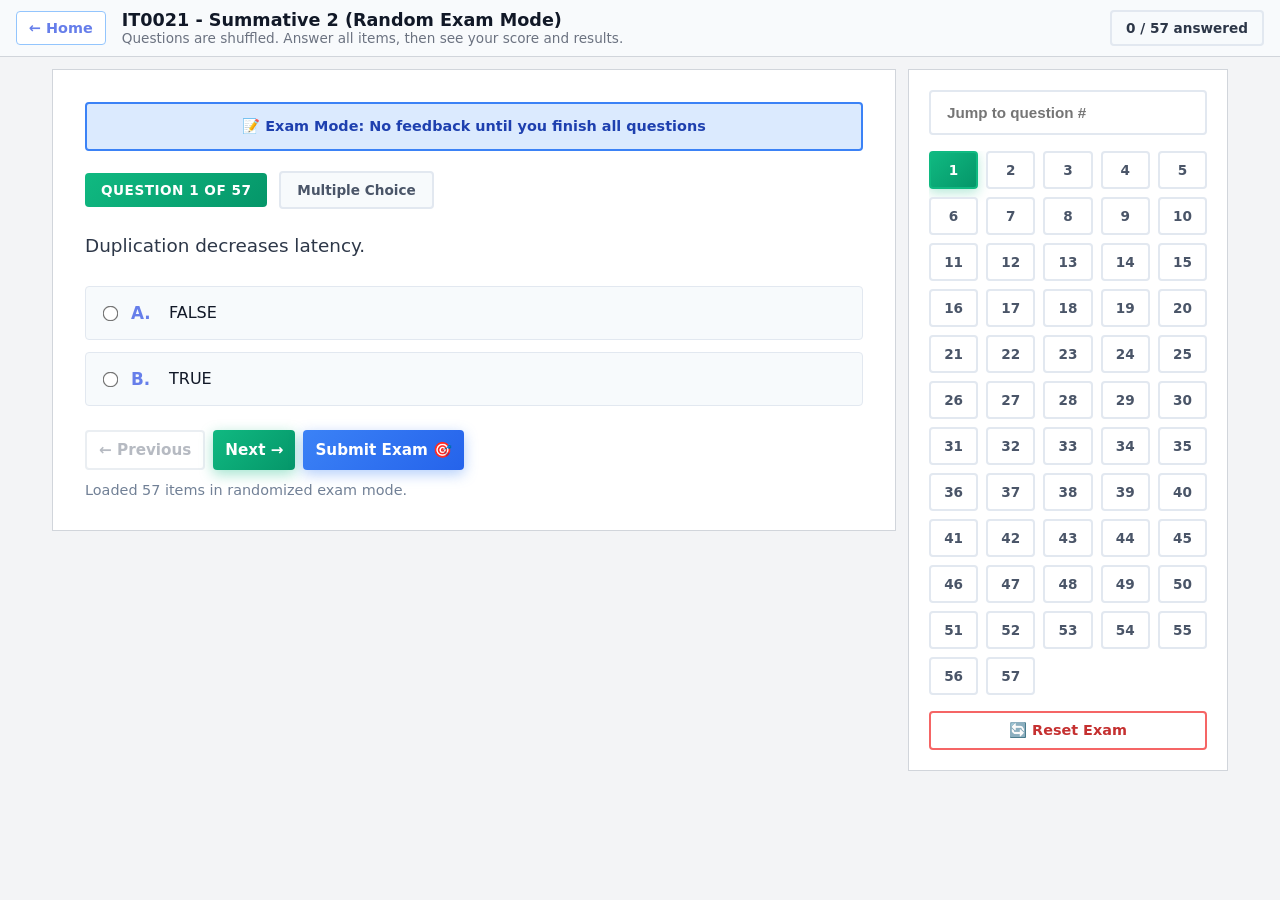
==== exams/it0021-summative-2-exam-random.html @ 54a30fc1 "0021 s2" ====
<!DOCTYPE html>
<html lang="en">
<head>
  <meta charset="UTF-8" />
  <meta name="viewport" content="width=device-width, initial-scale=1.0" />
  <title>IT0021 - Summative 2 (Random Exam Mode)</title>
  <style>
    * { box-sizing: border-box; margin: 0; padding: 0; }

    body {
      font-family: 'Segoe UI', system-ui, -apple-system, sans-serif;
      background: linear-gradient(135deg, #f5f7fa 0%, #c3cfe2 100%);
      color: #1a202c;
      min-height: 100vh;
    }
    .topbar {
      position: sticky;
      top: 0;
      z-index: 20;
      background: #ffffff;
      border-bottom: 2px solid #e2e8f0;
      padding: 16px 24px;
      display: flex;
      align-items: center;
      gap: 16px;
      flex-wrap: wrap;
      box-shadow: 0 4px 12px rgba(0,0,0,0.05);
    }
    .back {
      text-decoration: none;
      color: #667eea;
      padding: 10px 18px;
      border: 2px solid #667eea;
      border-radius: 12px;
      background: #ffffff;
      font-size: .9rem;
      font-weight: 700;
      transition: all 0.3s ease;
    }
    .back:hover {
      background: #667eea;
      color: #ffffff;
      transform: translateX(-2px);
    }
    .title { font-size: 1.1rem; font-weight: 900; color: #1a202c; }
    .sub { font-size: .85rem; color: #4a5568; }
    .stats { margin-left: auto; display: flex; gap: 10px; flex-wrap: wrap; }
    .pill {
      padding: 8px 14px;
      border-radius: 100px;
      background: #f7fafc;
      border: 2px solid #e2e8f0;
      font-size: .85rem;
      font-weight: 700;
      color: #2d3748;
    }

    .app {
      max-width: 1200px;
      margin: 0 auto;
      padding: 24px;
      display: grid;
      grid-template-columns: 1fr 320px;
      gap: 24px;
      align-items: start;
    }
    @media (max-width: 860px) {
      .app { grid-template-columns: 1fr; }
      .side { position: static !important; }
    }

    .card {
      background: #ffffff;
      border: 2px solid #e2e8f0;
      border-radius: 20px;
      box-shadow: 0 10px 30px rgba(0,0,0,0.08);
    }

    .qcard { padding: 32px; }
    .qmeta { display: flex; gap: 12px; align-items: center; margin-bottom: 20px; flex-wrap: wrap; }
    .badge {
      padding: 9px 16px;
      border-radius: 100px;
      font-size: .85rem;
      font-weight: 800;
      background: linear-gradient(135deg, #10b981 0%, #059669 100%);
      color: #ffffff;
      text-transform: uppercase;
      letter-spacing: 0.5px;
    }
    .qtype {
      padding: 9px 16px;
      border-radius: 100px;
      font-size: .85rem;
      background: #f7fafc;
      border: 2px solid #e2e8f0;
      color: #4a5568;
      font-weight: 700;
    }
    .qtext {
      font-size: clamp(1rem,2vw,1.15rem);
      line-height: 1.8;
      margin-bottom: 24px;
      color: #2d3748;
      font-weight: 500;
    }

    .options { display: grid; gap: 12px; }
    .opt {
      border: 2px solid #e2e8f0;
      background: #f7fafc;
      border-radius: 16px;
      padding: 16px 18px;
      display: flex;
      gap: 14px;
      align-items: flex-start;
      cursor: pointer;
      transition: all 0.2s ease;
    }
    .opt:hover {
      border-color: #667eea;
      background: #edf2f7;
      transform: translateX(4px);
    }
    .opt input { margin-top: 4px; transform: scale(1.2); cursor: pointer; }
    .opt.selected {
      border-color: #10b981;
      background: #d1fae5;
    }
    .opt.correct {
      border-color: #48bb78;
      background: #f0fff4;
    }
    .opt.wrong {
      border-color: #f56565;
      background: #fff5f5;
    }
    .opt.disabled { pointer-events: none; cursor: default; }
    .opt-letter {
      font-weight: 900;
      min-width: 24px;
      color: #667eea;
      font-size: 1.05rem;
    }

    .study {
      border: 2px dashed #cbd5e0;
      border-radius: 16px;
      padding: 20px;
      background: #f7fafc;
      line-height: 1.8;
      color: #2d3748;
    }
    .study-answer {
      margin-top: 16px;
      padding: 18px;
      border-radius: 16px;
      border: 2px solid #10b981;
      background: #edf2f7;
      white-space: pre-wrap;
      display: none;
      color: #2d3748;
      font-weight: 500;
    }
    .study-answer.show { display: block; }

    .actions { display: flex; gap: 12px; margin-top: 24px; flex-wrap: wrap; }
    button {
      border: 0;
      border-radius: 14px;
      padding: 13px 22px;
      font-size: .95rem;
      font-weight: 800;
      cursor: pointer;
      font-family: inherit;
      transition: all 0.3s ease;
    }
    button:hover:not(:disabled) {
      transform: translateY(-2px);
      box-shadow: 0 8px 20px rgba(0,0,0,0.15);
    }
    button:disabled { opacity: .4; cursor: not-allowed; }
    .b-secondary {
      background: #ffffff;
      color: #4a5568;
      border: 2px solid #cbd5e0;
    }
    .b-secondary:hover:not(:disabled) {
      border-color: #667eea;
      color: #667eea;
    }
    .b-primary {
      background: linear-gradient(135deg, #10b981 0%, #059669 100%);
      color: #ffffff;
      box-shadow: 0 4px 14px rgba(16,185,129,0.4);
    }
    .b-finish {
      background: linear-gradient(135deg, #3b82f6 0%, #2563eb 100%);
      color: #ffffff;
      box-shadow: 0 4px 14px rgba(59,130,246,0.4);
    }

    .result {
      margin-top: 20px;
      padding: 18px;
      border-radius: 16px;
      border: 2px solid #cbd5e0;
      background: #f7fafc;
      line-height: 1.7;
      display: none;
      color: #2d3748;
    }
    .result.show { display: block; }

    .side { padding: 20px; position: sticky; top: 100px; }
    .search {
      width: 100%;
      padding: 12px 16px;
      border-radius: 14px;
      border: 2px solid #e2e8f0;
      background: #ffffff;
      color: #2d3748;
      margin-bottom: 16px;
      font-size: .95rem;
      font-weight: 600;
      transition: all 0.2s ease;
    }
    .search:focus {
      outline: none;
      border-color: #667eea;
      box-shadow: 0 0 0 3px rgba(102,126,234,0.1);
    }
    .grid {
      display: grid;
      grid-template-columns: repeat(5, 1fr);
      gap: 8px;
      max-height: 68vh;
      overflow: auto;
    }
    .nav {
      padding: 11px 0;
      border-radius: 12px;
      border: 2px solid #e2e8f0;
      background: #ffffff;
      color: #4a5568;
      font-weight: 800;
      cursor: pointer;
      font-size: .85rem;
      transition: all 0.2s ease;
    }
    .nav:hover {
      border-color: #667eea;
      transform: scale(1.05);
    }
    .nav.current {
      background: linear-gradient(135deg, #10b981 0%, #059669 100%);
      border-color: #10b981;
      color: #ffffff;
      box-shadow: 0 4px 12px rgba(16,185,129,0.3);
    }
    .nav.answered {
      background: #d1fae5;
      border-color: #10b981;
      color: #065f46;
    }
    .nav.done {
      background: #f0fff4;
      border-color: #48bb78;
      color: #22543d;
    }
    .nav.wrong {
      background: #fff5f5;
      border-color: #f56565;
      color: #742a2a;
    }
    .nav.study {
      background: #fffaf0;
      border-color: #ed8936;
      color: #7c2d12;
    }

    .status {
      margin-top: 12px;
      color: #718096;
      font-size: .9rem;
    }

    .reset-btn {
      width: 100%;
      margin-top: 16px;
      padding: 12px 16px;
      border-radius: 14px;
      border: 2px solid #f56565;
      background: #ffffff;
      color: #c53030;
      font-size: .9rem;
      font-weight: 800;
      cursor: pointer;
      transition: all 0.3s ease;
      font-family: inherit;
    }
    .reset-btn:hover {
      background: #fff5f5;
      transform: translateY(-2px);
      box-shadow: 0 4px 12px rgba(245,101,101,0.3);
    }

    .results-page {
      display: none;
      padding: 32px;
    }
    .results-page.show { display: block; }
    .score-card {
      text-align: center;
      padding: 40px;
      background: linear-gradient(135deg, #10b981 0%, #059669 100%);
      border-radius: 20px;
      color: #ffffff;
      margin-bottom: 32px;
    }
    .score-card.fail {
      background: linear-gradient(135deg, #f56565 0%, #ef4444 100%);
    }
    .score-big {
      font-size: 4rem;
      font-weight: 900;
      margin: 16px 0;
    }
    .score-label {
      font-size: 1.2rem;
      opacity: 0.95;
    }

    .review-section {
      margin-top: 24px;
    }
    .review-title {
      font-size: 1.3rem;
      font-weight: 800;
      margin-bottom: 16px;
      color: #1a202c;
    }
    .review-item {
      padding: 16px;
      border-radius: 14px;
      border: 2px solid #e2e8f0;
      background: #f7fafc;
      margin-bottom: 12px;
    }
    .review-item.correct {
      border-color: #48bb78;
      background: #f0fff4;
    }
    .review-item.wrong {
      border-color: #f56565;
      background: #fff5f5;
    }
    .review-q {
      font-weight: 700;
      margin-bottom: 8px;
      color: #2d3748;
    }
    .review-ans {
      font-size: 0.9rem;
      color: #4a5568;
      line-height: 1.6;
    }
    .review-exp {
      margin-top: 8px;
      padding-top: 8px;
      border-top: 1px solid #cbd5e0;
      font-size: 0.88rem;
      color: #718096;
      font-style: italic;
    }

    .exam-mode-notice {
      margin-bottom: 20px;
      padding: 14px 18px;
      border-radius: 14px;
      background: #dbeafe;
      border: 2px solid #3b82f6;
      color: #1e40af;
      font-size: .9rem;
      font-weight: 600;
      text-align: center;
    }
  </style>
  <link rel="stylesheet" href="./pmi-clean.css" />
</head>
<body>
  <div class="topbar">
    <a href="../index.html" class="back">← Home</a>
    <div>
      <div class="title">IT0021 - Summative 2 (Random Exam Mode)</div>
      <div class="sub">Questions are shuffled. Answer all items, then see your score and results.</div>
    </div>
    <div class="stats">
      <div class="pill" id="pillProgress">0 / 0 answered</div>
    </div>
  </div>

  <div class="app">
    <main class="card qcard">
      <div class="exam-progress"><div class="exam-progress-fill" id="examProgressFill"></div></div>
      <div class="exam-mode-notice">
        📝 Exam Mode: No feedback until you finish all questions
      </div>
      <div class="qmeta">
        <span class="badge" id="qNumber">Question -</span>
        <span class="qtype" id="qType">Loading...</span>
      </div>
      <p class="qtext" id="qText">Loading questions...</p>
      <div id="contentArea"></div>
      <div class="actions">
        <button class="b-secondary" id="prevBtn">← Previous</button>
        <button class="b-primary" id="nextBtn">Next →</button>
        <button class="b-finish" id="submitBtn">Submit Exam 🎯</button>
      </div>
      <div class="status" id="loadStatus">Loaded local question bank.</div>

      <div id="resultsView" class="results-page">
        <div class="score-card" id="scoreCard">
          <div class="score-label">Your Score</div>
          <div class="score-big" id="scoreBig">--</div>
          <div class="score-label" id="scoreText">-- out of --</div>
        </div>

        <div class="review-section">
          <div class="review-title">✅ Correct Answers (<span id="correctCount">0</span>)</div>
          <div id="correctList"></div>
        </div>

        <div class="review-section">
          <div class="review-title">❌ Incorrect Answers (<span id="wrongCount">0</span>)</div>
          <div id="wrongList"></div>
        </div>

        <div class="actions">
          <button class="b-secondary" id="retakeBtn">Retake Exam</button>
          <button class="b-primary" onclick="window.location.href='../index.html'">Back to Home</button>
        </div>
      </div>
    </main>

    <aside class="card side">
      <input class="search" id="jumpInput" placeholder="Jump to question #" inputmode="numeric" />
      <div class="grid" id="navGrid"></div>
      <button class="reset-btn" id="resetBtn">🔄 Reset Exam</button>
    </aside>
  </div>

  <script src="./it0021-summative-2-questions.js"></script>
  <script src="./pmi-interactive.js"></script>
  <script>
    const STORAGE_KEY = "it0021-summative-2-random-exam-v1";
    const LAST_SCORE_KEY = "it0021-summative-2-last-score-v1";
    const sourceQuestions = Array.isArray(window.IT0021_SUMMATIVE_2_QUESTIONS) ? window.IT0021_SUMMATIVE_2_QUESTIONS : [];
    let questions = [];
    let state = { current: 0, answers: {}, viewedStudy: {}, interactiveAnswers: {}, questionOrder: [], finished: false };

    function shuffleArray(array) {
      const shuffled = [...array];
      for (let i = shuffled.length - 1; i > 0; i--) {
        const j = Math.floor(Math.random() * (i + 1));
        [shuffled[i], shuffled[j]] = [shuffled[j], shuffled[i]];
      }
      return shuffled;
    }

    try {
      const saved = JSON.parse(localStorage.getItem(STORAGE_KEY) || "null");
      if (saved && typeof saved === "object" && Array.isArray(saved.questionOrder) && saved.questionOrder.length === sourceQuestions.length) {
        state = {
          current: Number.isInteger(saved.current) ? saved.current : 0,
          answers: saved.answers || {},
          viewedStudy: saved.viewedStudy || {},
          interactiveAnswers: saved.interactiveAnswers || {},
          questionOrder: saved.questionOrder,
          finished: saved.finished || false
        };
        questions = state.questionOrder.map(idx => sourceQuestions[idx]);
      } else {
        questions = shuffleArray(sourceQuestions);
        state.questionOrder = questions.map(q => sourceQuestions.indexOf(q));
      }
    } catch {
      questions = shuffleArray(sourceQuestions);
      state.questionOrder = questions.map(q => sourceQuestions.indexOf(q));
    }

    const $ = id => document.getElementById(id);
    const qNumber = $("qNumber"), qType = $("qType"), qText = $("qText"), contentArea = $("contentArea"),
          prevBtn = $("prevBtn"), nextBtn = $("nextBtn"), submitBtn = $("submitBtn"),
          navGrid = $("navGrid"), jumpInput = $("jumpInput"), loadStatus = $("loadStatus"),
          pillProgress = $("pillProgress"), resetBtn = $("resetBtn"),
          questionView = $("questionView"), resultsView = $("resultsView"),
          scoreCard = $("scoreCard"), scoreBig = $("scoreBig"), scoreText = $("scoreText"),
          correctCount = $("correctCount"), wrongCount = $("wrongCount"),
          correctList = $("correctList"), wrongList = $("wrongList"),
          retakeBtn = $("retakeBtn");

    function save() {
      localStorage.setItem(STORAGE_KEY, JSON.stringify(state));
    }

    function isInteractiveType(q) {
      return q.type === "match" || q.type === "order" || q.type === "classify";
    }

    function evaluateQuestion(q) {
      if (q.type === "mcq") {
        const ans = state.answers[q.number];
        return {
          answered: !!ans,
          correct: !!ans && !!ans.correct,
          selected: ans?.selected || null
        };
      }

      if (q.type === "match") {
        const saved = state.interactiveAnswers[q.number] || {};
        const allFilled = q.pairs.every((_, i) => !!saved[i]);
        const correct = allFilled && q.pairs.every((p, i) => saved[i] === p.left);
        return {
          answered: Object.keys(saved).length > 0,
          correct,
          response: saved
        };
      }

      if (q.type === "order") {
        const savedOrder = state.interactiveAnswers[q.number]?.order || [];
        const correct = savedOrder.length === q.items.length && savedOrder.every((item, i) => item === q.items[i]);
        return {
          answered: savedOrder.length > 0,
          correct,
          response: savedOrder
        };
      }

      if (q.type === "classify") {
        const savedBuckets = state.interactiveAnswers[q.number]?.buckets || {};
        const placedCount = Object.values(savedBuckets).reduce((sum, arr) => sum + (Array.isArray(arr) ? arr.length : 0), 0);
        const allPlacedCorrectly = q.items.every(it => Array.isArray(savedBuckets[it.category]) && savedBuckets[it.category].includes(it.text));
        const noExtras = q.categories.every(cat => (savedBuckets[cat] || []).every(text => q.items.some(it => it.text === text && it.category === cat)));
        const correct = placedCount === q.items.length && allPlacedCorrectly && noExtras;
        return {
          answered: placedCount > 0,
          correct,
          response: savedBuckets
        };
      }

      return { answered: !!state.viewedStudy[q.number], correct: false };
    }

    function getScorableQuestions() {
      return questions.filter(q => q.type === "mcq" || isInteractiveType(q));
    }

    function getEvaluatedScorableQuestions() {
      return getScorableQuestions().map(q => ({ q, result: evaluateQuestion(q) }));
    }

    function getExamScoreSnapshot() {
      const evaluated = getEvaluatedScorableQuestions();
      const correctCountValue = evaluated.filter(x => x.result.correct).length;
      const totalCountValue = evaluated.length;
      const percentValue = totalCountValue > 0 ? Math.round((correctCountValue / totalCountValue) * 100) : 0;
      return {
        correct: correctCountValue,
        total: totalCountValue,
        percent: percentValue
      };
    }

    function renderBottomStatus() {
      const baseText = `Loaded ${questions.length} items in randomized exam mode.`;
      try {
        const previous = JSON.parse(localStorage.getItem(LAST_SCORE_KEY) || "null");
        if (previous && Number.isFinite(previous.percent) && Number.isFinite(previous.correct) && Number.isFinite(previous.total)) {
          loadStatus.textContent = `${baseText} Previous score: ${previous.percent}% (${previous.correct}/${previous.total}).`;
          return;
        }
      } catch {}
      loadStatus.textContent = baseText;
    }

    function updateStats() {
      const total = questions.length;
      const answeredMcq = Object.keys(state.answers).length;
      const viewedStudy = Object.values(state.viewedStudy).filter(Boolean).length;
      const answered = answeredMcq + viewedStudy;
      pillProgress.textContent = `${answered} / ${total} answered`;
    }

    function renderNav() {
      navGrid.innerHTML = "";
      questions.forEach((q, index) => {
        const b = document.createElement("button");
        b.className = "nav";
        b.textContent = index + 1;
        if (index === state.current && !state.finished) b.classList.add("current");

        if (state.finished) {
          if (q.type === "mcq" && state.answers[q.number]) {
            b.classList.add(state.answers[q.number].correct ? "done" : "wrong");
          }
          if (isInteractiveType(q)) {
            const interactiveResult = evaluateQuestion(q);
            b.classList.add(interactiveResult.correct ? "done" : "wrong");
          } else if (q.type !== "mcq" && state.viewedStudy[q.number]) {
            b.classList.add("study");
          }
        } else {
          if (q.type === "mcq" && state.answers[q.number]) b.classList.add("answered");
          if (q.type !== "mcq" && state.viewedStudy[q.number]) b.classList.add("answered");
        }

        b.onclick = () => {
          if (!state.finished) {
            state.current = index;
            save();
            render();
          }
        };
        navGrid.appendChild(b);
      });
    }

    function renderMCQ(q) {
      const wrap = document.createElement("div");
      wrap.className = "options";
      const existing = state.answers[q.number];
      Object.entries(q.options).forEach(([key, value]) => {
        const label = document.createElement("label");
        label.className = "opt";
        const isSelected = existing && existing.selected === key;
        if (isSelected) label.classList.add("selected");
        if (existing) label.classList.add("disabled");
        label.innerHTML = `<input type="radio" name="opt" value="${key}" ${isSelected ? "checked" : ""} ${existing ? "disabled" : ""} /><span class="opt-letter">${key}.</span><span>${value}</span>`;
        if (!existing) {
          label.onclick = () => {
            wrap.querySelectorAll(".opt").forEach(o => o.classList.remove("selected"));
            label.classList.add("selected");
          };
        }
        wrap.appendChild(label);
      });
      contentArea.appendChild(wrap);
    }

    function renderStudy(q) {
      if (PMI_INTERACTIVE.isInteractive(q)) {
        PMI_INTERACTIVE.render(q, contentArea, false, () => {});

        const checkBtn = contentArea.querySelector(".ia-check-btn");
        if (checkBtn) checkBtn.remove();

        const helper = document.createElement("div");
        helper.className = "status";
        helper.style.marginTop = "10px";
        helper.textContent = "Exam mode: no instant checking. Your response is submitted when you click Next or Submit Exam.";
        contentArea.appendChild(helper);

        restoreInteractiveAnswer(q);
        return;
      }
      const box = document.createElement("div");
      box.className = "study";
      box.innerHTML = `<strong>Study Item</strong><br/>${q.question}<br/><br/><em>Click Next to mark as viewed</em>`;
      contentArea.appendChild(box);
    }

    function render() {
      if (state.finished) {
        showResults();
        return;
      }

      if (!questions.length) return;
      if (state.current < 0) state.current = 0;
      if (state.current > questions.length - 1) state.current = questions.length - 1;

      const q = questions[state.current];
      qNumber.textContent = `Question ${state.current + 1} of ${questions.length}`;
      qType.textContent = q.type === "mcq" ? "Multiple Choice" : q.type === "order" ? "Ordering" : q.type === "match" ? "Matching" : q.type === "classify" ? "Classification" : "Study Item";
      qText.textContent = q.question;

      contentArea.innerHTML = "";

      if (q.type === "mcq") renderMCQ(q);
      else renderStudy(q);

      prevBtn.disabled = state.current === 0;
      nextBtn.disabled = state.current === questions.length - 1;

      updateStats();
      renderNav();
      save();
    }

    function submitCurrentQuestion() {
      const q = questions[state.current];
      if (!q) return;

      if (q.type === "mcq") {
        if (state.answers[q.number]) return;
        const selected = contentArea.querySelector('input[name="opt"]:checked');
        if (selected) {
          state.answers[q.number] = {
            selected: selected.value,
            correct: selected.value === q.answer
          };
          save();
        }
        return;
      }

      captureInteractiveAnswer(q);
      if (!state.viewedStudy[q.number]) {
        state.viewedStudy[q.number] = true;
        save();
      }
    }

    function captureInteractiveAnswer(q) {
      if (q.type === "match") {
        const slots = contentArea.querySelectorAll(".match-slot[data-idx]");
        if (!slots.length) return;

        const answer = {};
        slots.forEach(slot => {
          const idx = slot.dataset.idx;
          const text = (slot.textContent || "").trim();
          if (text && text !== "— place here —" && !text.includes("place here")) {
            answer[idx] = text;
          }
        });

        state.interactiveAnswers[q.number] = answer;
        save();
        return;
      }

      if (q.type === "order") {
        const orderedItems = [...contentArea.querySelectorAll('.order-item span[style*="flex:1"]')]
          .map(el => (el.textContent || "").trim())
          .filter(Boolean);
        state.interactiveAnswers[q.number] = { order: orderedItems };
        save();
        return;
      }

      if (q.type === "classify") {
        const buckets = {};
        contentArea.querySelectorAll(".classify-bucket").forEach(bucket => {
          const title = (bucket.querySelector(".classify-bucket-title")?.textContent || "").trim();
          if (!title) return;
          buckets[title] = [...bucket.querySelectorAll(".classify-placed-item")]
            .map(el => (el.textContent || "").replace("✕", "").trim())
            .filter(Boolean);
        });
        state.interactiveAnswers[q.number] = { buckets };
        save();
      }
    }

    function restoreInteractiveAnswer(q) {
      if (q.type !== "match") return;
      const savedAnswer = state.interactiveAnswers[q.number];
      if (!savedAnswer || typeof savedAnswer !== "object") return;

      Object.entries(savedAnswer).forEach(([idx, value]) => {
        const safeValue = String(value).replace(/"/g, "\\\"");
        const chip = contentArea.querySelector(`.match-chip[data-val="${safeValue}"]`);
        const row = contentArea.querySelector(`.match-row .match-slot[data-idx="${idx}"]`)?.closest(".match-row");
        if (chip && row) {
          chip.click();
          row.click();
        }
      });
    }

    function showResults() {
      questionView.style.display = "none";
      resultsView.classList.add("show");

      const evaluated = getEvaluatedScorableQuestions();
      const correct = evaluated.filter(x => x.result.correct);
      const wrong = evaluated.filter(x => !x.result.correct);
      const scoreSnapshot = getExamScoreSnapshot();
      const total = scoreSnapshot.total;
      const score = scoreSnapshot.correct;
      const percentage = scoreSnapshot.percent;

      scoreBig.textContent = `${percentage}%`;
      scoreText.textContent = `${score} out of ${total} correct`;
      correctCount.textContent = correct.length;
      wrongCount.textContent = wrong.length;

      if (percentage >= 70) {
        scoreCard.classList.remove("fail");
      } else {
        scoreCard.classList.add("fail");
      }

      correctList.innerHTML = "";
      correct.forEach(({ q, result }) => {
        const item = document.createElement("div");
        item.className = "review-item correct";
        if (q.type === "mcq") {
          item.innerHTML = `
            <div class="review-q">Q${q.number}: ${q.question}</div>
            <div class="review-ans">✅ Your answer: <strong>${result.selected}. ${q.options[result.selected]}</strong></div>
            ${q.explanation ? `<div class="review-exp">${q.explanation}</div>` : ''}
          `;
        } else {
          item.innerHTML = `
            <div class="review-q">Q${q.number}: ${q.question}</div>
            <div class="review-ans">✅ Your interactive response is correct.</div>
            ${q.explanation ? `<div class="review-exp">${q.explanation}</div>` : ''}
          `;
        }
        correctList.appendChild(item);
      });

      wrongList.innerHTML = "";
      wrong.forEach(({ q, result }) => {
        const item = document.createElement("div");
        item.className = "review-item wrong";
        if (q.type === "mcq") {
          const hasAnswer = !!result.selected;
          item.innerHTML = `
            <div class="review-q">Q${q.number}: ${q.question}</div>
            <div class="review-ans">
              ${hasAnswer
                ? `❌ Your answer: <strong>${result.selected}. ${q.options[result.selected]}</strong><br/>`
                : `❌ Your answer: <strong>(unanswered)</strong><br/>`}
              ✅ Correct answer: <strong>${q.answer}. ${q.options[q.answer]}</strong>
            </div>
            ${q.explanation ? `<div class="review-exp">${q.explanation}</div>` : ''}
          `;
        } else {
          item.innerHTML = `
            <div class="review-q">Q${q.number}: ${q.question}</div>
            <div class="review-ans">❌ Your interactive response is incomplete or incorrect.</div>
            ${q.explanation ? `<div class="review-exp">${q.explanation}</div>` : ''}
          `;
        }
        wrongList.appendChild(item);
      });

      renderNav();
    }

    prevBtn.onclick = () => {
      if (state.current > 0) {
        state.current -= 1;
        render();
      }
    };

    submitBtn.onclick = () => {
      submitCurrentQuestion();
      const answered = Object.keys(state.answers).length + Object.values(state.viewedStudy).filter(Boolean).length;
      const total = questions.length;
      const unanswered = total - answered;
      const msg = unanswered > 0
        ? `You have ${unanswered} unanswered question(s). Submit anyway and see your score?`
        : "Submit the exam and see your results?";
      if (confirm(msg)) {
        state.finished = true;
        save();
        showResults();
      }
    };

    nextBtn.onclick = () => {
      submitCurrentQuestion();
      if (state.current < questions.length - 1) {
        state.current += 1;
        render();
      }
    };

    jumpInput.onkeydown = (e) => {
      if (e.key !== "Enter") return;
      const num = parseInt(jumpInput.value, 10);
      if (!Number.isNaN(num) && num >= 1 && num <= questions.length) {
        state.current = num - 1;
        render();
      }
      jumpInput.value = "";
    };

    resetBtn.onclick = () => {
      const confirmed = confirm("Reset the exam? This will clear all your answers and start fresh.");
      if (confirmed) {
        localStorage.removeItem(STORAGE_KEY);
        questions = shuffleArray(sourceQuestions);
        state = {
          current: 0,
          answers: {},
          viewedStudy: {},
          interactiveAnswers: {},
          questionOrder: questions.map(q => sourceQuestions.indexOf(q)),
          finished: false
        };
        location.reload();
      }
    };

    retakeBtn.onclick = () => {
      const previousScore = getExamScoreSnapshot();
      localStorage.setItem(LAST_SCORE_KEY, JSON.stringify(previousScore));
      localStorage.removeItem(STORAGE_KEY);
      questions = shuffleArray(sourceQuestions);
      state = {
        current: 0,
        answers: {},
        viewedStudy: {},
        interactiveAnswers: {},
        questionOrder: questions.map(q => sourceQuestions.indexOf(q)),
        finished: false
      };
      resultsView.classList.remove("show");
      questionView.style.display = "block";
      renderBottomStatus();
      render();
    };

    document.addEventListener("keydown", (e) => {
      if (state.finished) return;
      if (e.key === "ArrowRight" && state.current < questions.length - 1) {
        nextBtn.click();
      }
      if (e.key === "ArrowLeft" && state.current > 0) {
        state.current--;
        render();
      }
    });

    if (questions.length > 0) {
      renderBottomStatus();
      if (state.finished) {
        showResults();
      } else {
        render();
      }
    } else {
      loadStatus.textContent = "Failed to load local question bank.";
      qType.textContent = "Load Error";
      qText.textContent = "Could not load local question data. Ensure exams/it0021-summative-2-questions.js is available.";
      prevBtn.disabled = true;
      nextBtn.disabled = true;
    }
  </script>
</body>
</html>
---- exams/pmi-clean.css ----
/* Shared clean + mobile layout overrides for all exam/reviewer pages */
body {
  background: #f3f4f6 !important;
  color: #111827 !important;
}

.topbar {
  background: #f8fafc !important;
  border-bottom: 1px solid #d1d5db !important;
  padding: 10px 16px !important;
  box-shadow: none !important;
}

.back {
  border-radius: 4px !important;
  border: 1px solid #93c5fd !important;
  padding: 8px 12px !important;
}

.title { color: #111827 !important; }
.sub { color: #6b7280 !important; }

.card {
  border-radius: 0 !important;
  border: 1px solid #d1d5db !important;
  box-shadow: none !important;
}

.qcard { border-radius: 0 !important; }

.qtype,
.badge,
.nav,
.search,
.opt,
.study,
button,
.reset-btn,
.shuffle-btn,
.pill,
.result,
.exam-mode-notice,
.score-card,
.review-item {
  border-radius: 4px !important;
}

.opt {
  border-width: 1px !important;
}

.actions {
  gap: 8px !important;
}

button {
  padding: 9px 12px !important;
}

.app {
  gap: 12px !important;
  padding: 12px !important;
}

.side {
  top: 72px !important;
}

@media (max-width: 700px) {
  .topbar {
    position: static !important;
    padding: 8px 10px !important;
    gap: 8px !important;
  }

  .back {
    padding: 6px 10px !important;
    font-size: .82rem !important;
  }

  .title { font-size: .92rem !important; }
  .sub { font-size: .76rem !important; }

  .stats {
    margin-left: 0 !important;
    width: 100% !important;
    justify-content: flex-end !important;
  }

  .pill {
    padding: 5px 8px !important;
    font-size: .78rem !important;
  }

  .app {
    padding: 8px !important;
    gap: 8px !important;
    grid-template-columns: 1fr !important;
  }

  .qmeta,
  #contentArea,
  .actions {
    padding-left: 12px !important;
    padding-right: 12px !important;
  }

  .qtext {
    font-size: .94rem !important;
    line-height: 1.5 !important;
    padding: 12px !important;
  }

  .side { position: static !important; padding: 10px !important; }
  .grid { max-height: 42vh !important; }

  button {
    font-size: .86rem !important;
    padding: 8px 10px !important;
  }
}

@media (max-width: 480px) {
  .sub { display: none !important; }

  .actions {
    display: grid !important;
    grid-template-columns: 1fr 1fr !important;
  }

  .actions .b-finish {
    grid-column: 1 / -1 !important;
  }

  .nav {
    font-size: .8rem !important;
    padding: 8px 0 !important;
  }
}
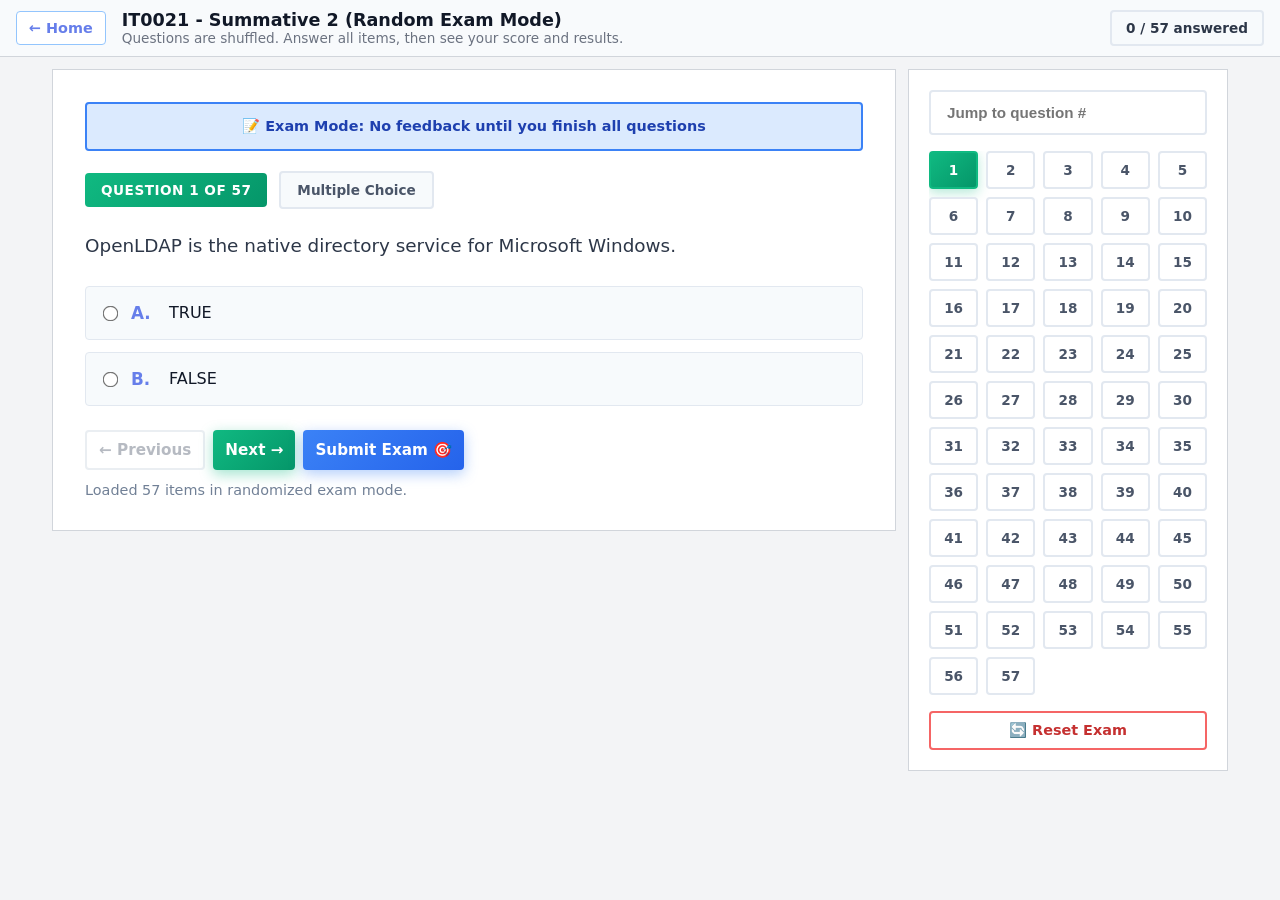
==== commit 45204389: "0021 s2 fix" ====
--- a/exams/it0021-summative-2-exam-random.html
+++ b/exams/it0021-summative-2-exam-random.html
@@ -629,26 +629,81 @@
       });
     }
 
+    function getAnswerKeys(answer) {
+      return String(answer || "")
+        .split(",")
+        .map(part => part.trim())
+        .filter(Boolean);
+    }
+
+    function isMultiAnswer(q) {
+      return getAnswerKeys(q.answer).length > 1;
+    }
+
+    function formatAnswerText(q) {
+      return getAnswerKeys(q.answer)
+        .map(key => `${key}. ${q.options[key] || ""}`)
+        .join(", ");
+    }
+
+    function getSelectedAnswerKeys(container) {
+      return [...container.querySelectorAll('input[name="opt"]:checked')]
+        .map(input => input.value)
+        .sort();
+    }
+
+    function answersMatch(selected, q) {
+      const correct = getAnswerKeys(q.answer).sort();
+      return selected.length === correct.length && selected.every((key, index) => key === correct[index]);
+    }
+
+    function formatSelectedAnswers(selected, q) {
+      return selected.length
+        ? selected.map(key => `${key}. ${q.options[key] || ""}`).join(", ")
+        : "(unanswered)";
+    }
+
     function renderMCQ(q) {
       const wrap = document.createElement("div");
       wrap.className = "options";
       const existing = state.answers[q.number];
+      const multi = isMultiAnswer(q);
+      const correctKeys = getAnswerKeys(q.answer);
+      const existingSelected = Array.isArray(existing?.selected)
+        ? [...existing.selected].sort()
+        : getAnswerKeys(existing?.selected);
       Object.entries(q.options).forEach(([key, value]) => {
         const label = document.createElement("label");
         label.className = "opt";
-        const isSelected = existing && existing.selected === key;
+        const isSelected = existingSelected.includes(key);
         if (isSelected) label.classList.add("selected");
         if (existing) label.classList.add("disabled");
-        label.innerHTML = `<input type="radio" name="opt" value="${key}" ${isSelected ? "checked" : ""} ${existing ? "disabled" : ""} /><span class="opt-letter">${key}.</span><span>${value}</span>`;
+        label.innerHTML = `<input type="${multi ? "checkbox" : "radio"}" name="opt" value="${key}" ${isSelected ? "checked" : ""} ${existing ? "disabled" : ""} /><span class="opt-letter">${key}.</span><span>${value}</span>`;
         if (!existing) {
-          label.onclick = () => {
-            wrap.querySelectorAll(".opt").forEach(o => o.classList.remove("selected"));
-            label.classList.add("selected");
-          };
+          const input = label.querySelector("input");
+          input.addEventListener("change", () => {
+            if (multi) {
+              label.classList.toggle("selected", input.checked);
+            } else {
+              wrap.querySelectorAll(".opt").forEach(o => o.classList.remove("selected"));
+              label.classList.add("selected");
+            }
+          });
         }
         wrap.appendChild(label);
       });
       contentArea.appendChild(wrap);
+
+      if (existing) {
+        wrap.querySelectorAll(".opt").forEach(opt => {
+          const input = opt.querySelector("input");
+          opt.classList.add("disabled");
+          input.disabled = true;
+          if (input.checked) opt.classList.add("selected");
+          if (correctKeys.includes(input.value)) opt.classList.add("correct");
+          if (existingSelected.includes(input.value) && !correctKeys.includes(input.value)) opt.classList.add("wrong");
+        });
+      }
     }
 
     function renderStudy(q) {
@@ -707,11 +762,12 @@
 
       if (q.type === "mcq") {
         if (state.answers[q.number]) return;
-        const selected = contentArea.querySelector('input[name="opt"]:checked');
-        if (selected) {
+        const selected = getSelectedAnswerKeys(contentArea);
+        if (selected.length) {
+          const multi = isMultiAnswer(q);
           state.answers[q.number] = {
-            selected: selected.value,
-            correct: selected.value === q.answer
+            selected: multi ? selected : selected[0],
+            correct: answersMatch(selected, q)
           };
           save();
         }
@@ -811,9 +867,10 @@
         const item = document.createElement("div");
         item.className = "review-item correct";
         if (q.type === "mcq") {
+          const selected = Array.isArray(result.selected) ? result.selected : getAnswerKeys(result.selected);
           item.innerHTML = `
             <div class="review-q">Q${q.number}: ${q.question}</div>
-            <div class="review-ans">✅ Your answer: <strong>${result.selected}. ${q.options[result.selected]}</strong></div>
+            <div class="review-ans">✅ Your answer: <strong>${formatSelectedAnswers(selected, q)}</strong></div>
             ${q.explanation ? `<div class="review-exp">${q.explanation}</div>` : ''}
           `;
         } else {
@@ -832,13 +889,14 @@
         item.className = "review-item wrong";
         if (q.type === "mcq") {
           const hasAnswer = !!result.selected;
+          const selected = Array.isArray(result.selected) ? result.selected : getAnswerKeys(result.selected);
           item.innerHTML = `
             <div class="review-q">Q${q.number}: ${q.question}</div>
             <div class="review-ans">
               ${hasAnswer
-                ? `❌ Your answer: <strong>${result.selected}. ${q.options[result.selected]}</strong><br/>`
+                ? `❌ Your answer: <strong>${formatSelectedAnswers(selected, q)}</strong><br/>`
                 : `❌ Your answer: <strong>(unanswered)</strong><br/>`}
-              ✅ Correct answer: <strong>${q.answer}. ${q.options[q.answer]}</strong>
+              ✅ Correct answer: <strong>${formatAnswerText(q)}</strong>
             </div>
             ${q.explanation ? `<div class="review-exp">${q.explanation}</div>` : ''}
           `;
